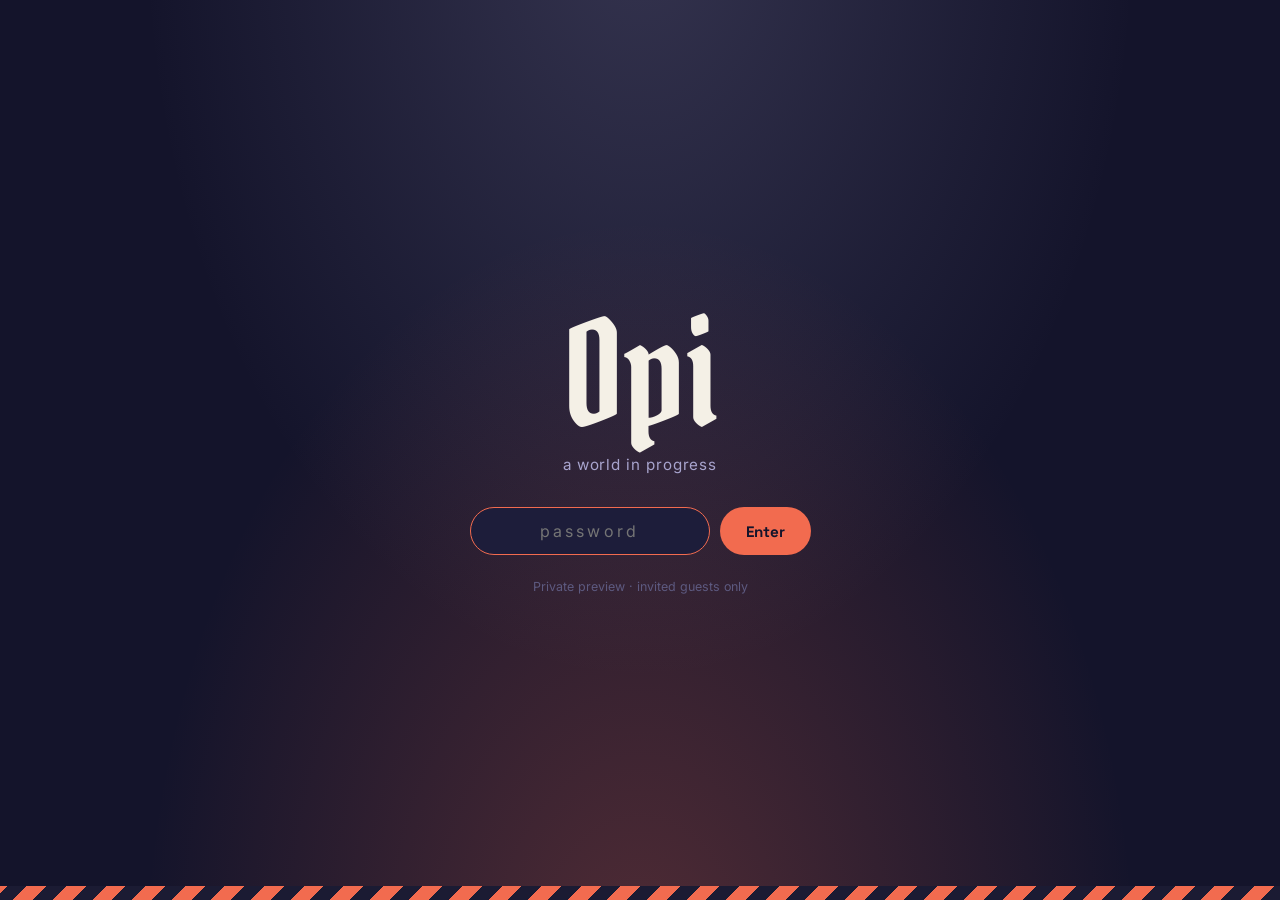
==== index.html @ 575bcfde "Seamless single-track tour: one continuous file, page hops hidden in her silent gaps, resume-by-time" ====
<!DOCTYPE html><html lang="en"><head><meta charset="UTF-8"><meta name="viewport" content="width=device-width, initial-scale=1.0"><title>Opi — Toplines from a world of her own</title><meta name="description" content="Premium EDM toplines, licensed straight from the artist."><meta name="robots" content="noindex, nofollow"><link rel="preconnect" href="https://fonts.googleapis.com"><link rel="preconnect" href="https://fonts.gstatic.com" crossorigin><link href="https://fonts.googleapis.com/css2?family=Pirata+One&family=Space+Grotesk:wght@400;500;700&family=Inter:wght@400;500;600&family=JetBrains+Mono:wght@500&display=swap" rel="stylesheet"><link rel="stylesheet" href="styles.css?v=1788488760"></head><body><div class="intro">
<video autoplay muted loop playsinline poster="assets/hero.jpg"><source src="assets/intro.mp4" type="video/mp4"></video>
<div class="intro-inner">
<div class="intro-logo blackletter">Opi</div>
<div class="intro-tag">Sing your idea. Hear it in my voice.</div>
<div class="intro-ctas"><a class="btn big tour-enter" href="voice.html">✨ Enter — Opi shows you around</a><a class="btn big ghost" href="voice.html">Enter quietly</a></div>
</div>
<div class="intro-links"><a href="vocals.html">Marketplace</a><a href="voice.html">Opi Voice</a><a href="about.html">About</a></div>
</div><script src="site.js?v=1788488760"></script></body></html>
---- styles.css ----
/* ===== Opi — shared styles ===== */
:root{
  --ink:#14142b; --ink-2:#1d1d3a; --ink-3:#26264a;
  --cream:#f4f0e6; --lav:#a8a4ce; --lav-2:#c9c4e4;
  --coral:#f26b4f; --red:#e0392e;
  --stripe-a:#1b1b33; --stripe-b:#f26b4f;
  --line:rgba(168,164,206,.14);
}
*{margin:0;padding:0;box-sizing:border-box}
html{scroll-behavior:smooth}
html.locked{overflow:hidden}
body{background:var(--ink);color:var(--cream);font-family:'Inter',sans-serif;line-height:1.6;overflow-x:hidden}
img,video{max-width:100%;display:block}
a{color:inherit}
.wrap{max-width:1200px;margin:0 auto;padding:0 24px}
.narrow{max-width:820px}
.blackletter{font-family:'Pirata One',serif;font-weight:400}
h1,h2,h3{font-family:'Space Grotesk',sans-serif;line-height:1.15}
.mono{font-family:'JetBrains Mono',monospace}
.muted{color:var(--lav)}
.kicker{color:var(--coral);font-family:'JetBrains Mono',monospace;font-size:.78rem;letter-spacing:.14em;text-transform:uppercase;margin-bottom:14px}
h2{font-size:clamp(1.9rem,4vw,2.8rem);font-weight:700;margin-bottom:14px}
h3{font-size:1.15rem;margin-bottom:8px}
.section-sub{color:var(--lav);max-width:620px;margin-bottom:44px}
section{padding:88px 0}
.stripes{height:14px;background:repeating-linear-gradient(-45deg,var(--stripe-a) 0 14px,var(--stripe-b) 14px 28px)}

/* buttons */
.btn{display:inline-block;background:var(--coral);color:var(--ink);padding:12px 26px;border-radius:999px;text-decoration:none;font-family:'Space Grotesk',sans-serif;font-weight:700;font-size:.95rem;transition:transform .15s,background .2s,opacity .2s;border:none;cursor:pointer;line-height:1.4}
.btn:hover{transform:translateY(-2px);background:#ff8266}
.btn.ghost{background:transparent;color:var(--cream);border:1.5px solid rgba(244,240,230,.4)}
.btn.ghost:hover{border-color:var(--cream);background:rgba(244,240,230,.06)}
.btn.big{padding:16px 34px;font-size:1.05rem}
.btn[disabled],.btn.disabled{opacity:.55;cursor:not-allowed;transform:none}

/* nav */
nav.top{position:sticky;top:0;z-index:50;background:color-mix(in srgb,var(--ink) 84%,transparent);backdrop-filter:blur(14px);border-bottom:1px solid var(--line)}
.nav-inner{max-width:1200px;margin:0 auto;padding:12px 24px;display:flex;align-items:center;justify-content:space-between;gap:16px}
.nav-logo{font-size:2rem;color:var(--cream);text-decoration:none;line-height:1}
.nav-links{display:flex;gap:24px;align-items:center;flex-wrap:wrap;justify-content:flex-end}
.nav-links a{color:var(--lav);text-decoration:none;font-size:.92rem;font-weight:500;transition:color .2s}
.nav-links a:hover,.nav-links a.active{color:var(--cream)}
.nav-links .btn{padding:9px 20px;font-size:.88rem}

/* page header */
.page-head{padding-top:72px;padding-bottom:28px}
.page-head h1{font-size:clamp(2.2rem,5vw,3.6rem);font-weight:700;margin-bottom:12px}
.page-head p{color:var(--lav);max-width:640px}

/* cards grid */
.grid{display:grid;grid-template-columns:repeat(auto-fill,minmax(260px,1fr));gap:22px}
.card{background:var(--ink-2);border:1px solid var(--line);border-radius:18px;overflow:hidden;transition:transform .18s,border-color .2s;position:relative}
.card:hover{transform:translateY(-4px);border-color:rgba(242,107,79,.5)}
.card-art{height:160px;position:relative;display:flex;align-items:center;justify-content:center}
.art-1{background:repeating-linear-gradient(100deg,#1b1b33 0 16px,#f26b4f 16px 30px)}
.art-2{background:repeating-linear-gradient(-70deg,#1b1b33 0 16px,#a8a4ce 16px 30px)}
.art-3{background:repeating-linear-gradient(160deg,#f26b4f 0 16px,#c9c4e4 16px 30px)}
.art-4{background:repeating-linear-gradient(30deg,#26264a 0 16px,#e0392e 16px 30px)}
.art-5{background:repeating-linear-gradient(120deg,#a8a4ce 0 16px,#14142b 16px 30px)}
.art-6{background:repeating-linear-gradient(-30deg,#e0392e 0 16px,#f4f0e6 16px 30px)}
.card-body{padding:18px 20px 20px}
.card-title{font-family:'Space Grotesk',sans-serif;font-weight:700;font-size:1.12rem;margin-bottom:6px}
.card-title a{text-decoration:none;color:var(--cream)}
.card-meta{display:flex;gap:8px;margin-bottom:14px;flex-wrap:wrap}
.chip{font-family:'JetBrains Mono',monospace;font-size:.72rem;background:var(--ink-3);color:var(--lav-2);padding:3px 9px;border-radius:6px}
.card-foot{display:flex;justify-content:space-between;align-items:center}
.price{font-family:'Space Grotesk',sans-serif;font-weight:700;font-size:1.15rem;color:var(--coral)}
.lic{font-size:.72rem;color:var(--lav)}

/* player */
.play{width:56px;height:56px;border-radius:50%;background:var(--ink);color:var(--cream);display:flex;align-items:center;justify-content:center;font-size:1.05rem;border:2px solid var(--cream);cursor:pointer;transition:transform .15s;opacity:.94;padding:0}
.play:hover{transform:scale(1.1)}
.play.playing{background:var(--coral);color:var(--ink);border-color:var(--coral)}
.progress{position:absolute;left:0;right:0;bottom:0;height:4px;background:rgba(20,20,43,.55)}
.progress > i{display:block;height:100%;width:0;background:var(--cream)}
.now-playing{position:fixed;left:50%;bottom:18px;transform:translateX(-50%) translateY(120px);background:var(--ink-2);border:1px solid rgba(242,107,79,.5);border-radius:999px;padding:9px 18px 9px 12px;display:flex;align-items:center;gap:12px;font-size:.88rem;z-index:40;transition:transform .3s;box-shadow:0 10px 30px rgba(0,0,0,.4);white-space:nowrap}
.now-playing.show{transform:translateX(-50%) translateY(0)}
.now-playing .play{width:36px;height:36px;font-size:.8rem}

/* ladder / steps */
.ladder{display:grid;grid-template-columns:repeat(auto-fit,minmax(230px,1fr));gap:20px}
.rung{background:var(--ink-2);border:1px solid var(--line);border-radius:18px;padding:30px 26px;position:relative}
.rung.hot{border-color:var(--coral);background:linear-gradient(180deg,rgba(242,107,79,.09),var(--ink-2))}
.rung .tier{font-family:'JetBrains Mono',monospace;font-size:.72rem;letter-spacing:.12em;text-transform:uppercase;color:var(--lav);margin-bottom:10px}
.rung .amount{font-family:'Space Grotesk',sans-serif;font-size:1.7rem;font-weight:700;margin-bottom:8px}
.rung p{color:var(--lav);font-size:.9rem}
.tag{position:absolute;top:16px;right:16px;font-size:.66rem;background:var(--ink-3);color:var(--lav-2);padding:3px 9px;border-radius:6px;letter-spacing:.06em;text-transform:uppercase}
.steps{display:grid;grid-template-columns:repeat(auto-fit,minmax(250px,1fr));gap:22px}
.step{background:var(--ink-2);border-radius:18px;padding:32px 28px;border:1px solid var(--line)}
.step .num{font-family:'Pirata One',serif;font-size:2.6rem;color:var(--coral);line-height:1;margin-bottom:12px}
.step p{color:var(--lav);font-size:.92rem}

/* split */
.split{display:grid;grid-template-columns:1fr 1fr;gap:56px;align-items:center}
.split img{width:100%;border-radius:22px}

/* forms */
.inline-form{display:flex;gap:12px;margin-top:22px;flex-wrap:wrap}
.inline-form input,.field{flex:1;min-width:220px;background:var(--ink-2);border:1.5px solid rgba(168,164,206,.3);border-radius:999px;padding:13px 22px;color:var(--cream);font-family:'Inter',sans-serif;font-size:.95rem;outline:none}
.inline-form input:focus,.field:focus{border-color:var(--coral)}
textarea.field{border-radius:18px;min-height:130px;resize:vertical;width:100%}
.form-note{color:#7c78a3;font-size:.8rem;margin-top:10px}
.form-ok{color:var(--coral);font-weight:600;margin-top:12px}

/* faq */
.faq details{border-top:1px solid var(--line);padding:18px 0}
.faq details:last-child{border-bottom:1px solid var(--line)}
.faq summary{cursor:pointer;font-family:'Space Grotesk',sans-serif;font-weight:700;font-size:1.05rem;list-style:none;display:flex;justify-content:space-between;align-items:center;gap:16px}
.faq summary::-webkit-details-marker{display:none}
.faq summary::after{content:'+';color:var(--coral);font-size:1.4rem;line-height:1}
.faq details[open] summary::after{content:'–'}
.faq details p,.faq details ul{color:var(--lav);margin-top:10px;font-size:.95rem}
.faq details ul{padding-left:20px}

/* pledge cards */
.pledges{display:grid;grid-template-columns:repeat(auto-fit,minmax(240px,1fr));gap:20px}
.pledge{background:var(--ink-2);border:1px solid var(--line);border-radius:18px;padding:28px 26px}
.pledge .ico{font-size:1.6rem;margin-bottom:10px}
.pledge p{color:var(--lav);font-size:.92rem}

/* planet strip */
.planet{background:var(--ink-2);border-top:1px solid var(--line);border-bottom:1px solid var(--line);padding:52px 0}
.planet-inner{display:flex;gap:40px;align-items:center;justify-content:space-between;flex-wrap:wrap}
.planet p{color:var(--lav);max-width:560px;font-size:.95rem}
.counter{font-family:'JetBrains Mono',monospace;color:var(--coral);font-size:.85rem;margin-top:10px}

/* footer */
footer{padding:64px 0 44px;border-top:1px solid var(--line)}
.foot-inner{display:flex;justify-content:space-between;align-items:flex-start;gap:40px;flex-wrap:wrap}
.foot-logo{font-size:3rem;line-height:1}
.socials{display:flex;gap:18px;margin-top:10px;flex-wrap:wrap}
.socials a{color:var(--lav);text-decoration:none;font-size:.9rem}
.socials a:hover{color:var(--cream)}
.fineprint{color:#5d5a80;font-size:.78rem;margin-top:36px}
.fineprint a{color:#7c78a3}

/* intro (index) */
.intro{position:relative;min-height:100vh;display:flex;align-items:center;justify-content:center;text-align:center;overflow:hidden}
.intro video,.intro .poster{position:absolute;inset:0;width:100%;height:100%;object-fit:cover}
.intro video{transform:scale(1.14);transform-origin:8% 100%} /* crops the top-right corner (generator watermark) out of frame */
.intro::after{content:'';position:absolute;inset:0;background:radial-gradient(ellipse at 50% 60%,rgba(20,20,43,.15),rgba(20,20,43,.78) 75%)}
.intro-inner{position:relative;z-index:2;padding:24px 24px 110px}
.intro-logo{font-size:clamp(7rem,22vw,15rem);line-height:.9;color:var(--cream);text-shadow:0 4px 40px rgba(20,20,43,.6)}
.intro-tag{font-family:'Space Grotesk',sans-serif;font-size:clamp(1.1rem,2.6vw,1.6rem);font-weight:500;color:var(--lav-2);margin:10px 0 34px}
.intro-ctas{display:flex;gap:14px;justify-content:center;flex-wrap:wrap}
.intro-links{position:absolute;bottom:26px;left:0;right:0;z-index:2;display:flex;justify-content:center;gap:26px;font-size:.82rem;letter-spacing:.06em;text-transform:uppercase}
.intro-links a{color:var(--lav);text-decoration:none}
.intro-links a:hover{color:var(--cream)}

/* detail page */
.detail{display:grid;grid-template-columns:1.1fr 1fr;gap:56px;align-items:start;padding-top:56px;padding-bottom:80px}
.detail-art{border-radius:22px;height:380px;position:relative;display:flex;align-items:center;justify-content:center;overflow:hidden}
.detail h1{font-size:clamp(2.2rem,5vw,3.4rem);font-weight:700;margin-bottom:10px}
.detail .price{font-size:2rem;margin:22px 0 4px}
.detail ul{padding-left:20px;color:var(--lav);margin:12px 0 22px}
.detail li{margin:4px 0}
.buybox{background:var(--ink-2);border:1px solid var(--line);border-radius:18px;padding:26px;margin-top:26px}
.buybox .row{display:flex;gap:12px;flex-wrap:wrap;margin-top:14px}
.license-summary{margin-top:30px}
.license-summary li{margin:6px 0}

/* gate */
#gate{position:fixed;inset:0;z-index:999;background:radial-gradient(ellipse at 50% 110%,rgba(242,107,79,.28),transparent 55%),radial-gradient(ellipse at 50% -10%,rgba(168,164,206,.22),transparent 55%),var(--ink);display:flex;align-items:center;justify-content:center;text-align:center;padding:24px}
#gate::before{content:'';position:absolute;left:0;right:0;bottom:0;height:14px;background:repeating-linear-gradient(-45deg,var(--stripe-a) 0 14px,var(--stripe-b) 14px 28px)}
.gate-logo{font-size:clamp(5rem,14vw,9rem);line-height:1;color:var(--cream)}
.gate-sub{color:var(--lav);font-size:.95rem;margin:6px 0 30px;letter-spacing:.06em}
.gate-form{display:flex;gap:10px;justify-content:center;flex-wrap:wrap}
.gate-form input{background:var(--ink-2);border:1.5px solid rgba(168,164,206,.35);border-radius:999px;padding:13px 22px;color:var(--cream);font-family:'Inter',sans-serif;font-size:1rem;outline:none;width:240px;text-align:center;letter-spacing:.2em}
.gate-form input:focus{border-color:var(--coral)}
.gate-form input.shake{animation:shake .35s}
@keyframes shake{25%{transform:translateX(-7px)}75%{transform:translateX(7px)}}
.gate-hint{color:#5d5a80;font-size:.78rem;margin-top:22px}

@media (max-width:820px){
  .split,.detail{grid-template-columns:1fr;gap:32px}
  section{padding:64px 0}
  .nav-links{gap:14px}
  .nav-links a{font-size:.84rem}
  .detail-art{height:260px}
}

/* legal page */
.legal h1{font-size:1.5rem;margin:26px 0 6px}
.legal h2{font-size:1.15rem;margin:30px 0 8px;color:var(--cream)}
.legal p{color:var(--lav-2);margin:8px 0;font-size:.95rem}
.legal p.indent{padding-left:22px}
.legal hr{border:0;border-top:1px solid var(--line);margin:22px 0}
.legal .field{font-family:'JetBrains Mono',monospace;font-size:.8rem;background:var(--ink-3);color:var(--coral);padding:1px 6px;border-radius:4px}

/* bio */
.bio p{color:var(--lav-2);font-size:1.02rem;margin:0 0 14px;max-width:560px}
.bio p:first-child{font-family:'Space Grotesk',sans-serif;font-weight:700;font-size:1.3rem;color:var(--cream)}
.bio .bio-close{margin-top:22px;color:var(--cream);font-family:'Space Grotesk',sans-serif;font-weight:500;font-size:1.15rem}
.bio .bio-close .blackletter{font-size:1.9rem;color:var(--coral);line-height:1}

/* marketplace filter + submit form */
.filter-bar{display:flex;gap:10px;align-items:center;margin-top:24px;flex-wrap:wrap}
.chip-btn{background:transparent;border:1.5px solid rgba(168,164,206,.35);color:var(--lav);border-radius:999px;padding:8px 18px;font-family:'Space Grotesk',sans-serif;font-weight:500;font-size:.88rem;cursor:pointer;transition:all .2s}
.chip-btn:hover{color:var(--cream);border-color:var(--cream)}
.chip-btn.active{background:var(--coral);border-color:var(--coral);color:var(--ink);font-weight:700}
.sell-link{margin-left:auto;color:var(--coral);text-decoration:none;font-size:.9rem;font-weight:600}
.sell-link:hover{text-decoration:underline}
.empty-state{background:var(--ink-2);border:1px solid var(--line);border-radius:18px;padding:40px;text-align:center;margin-top:8px}
.submit-form h3{margin:30px 0 12px;font-size:1.05rem;color:var(--cream)}
.form-grid{display:grid;grid-template-columns:1fr 1fr;gap:14px}
.form-grid label{display:flex;flex-direction:column;gap:6px;font-size:.85rem;color:var(--lav);font-weight:500}
.form-grid .field{min-width:0;width:100%}
.form-grid input[type=file]{padding:11px 18px;cursor:not-allowed;opacity:.6}
.opt{color:#7c78a3;font-weight:400}
.radio-row{display:flex;gap:18px;align-items:center;background:var(--ink-2);border:1.5px solid rgba(168,164,206,.3);border-radius:999px;padding:12px 22px}
.radio{display:flex;gap:8px;align-items:center;color:var(--lav-2);font-size:.92rem;cursor:pointer}
.radio input{accent-color:var(--coral)}
.agree{display:flex;gap:12px;align-items:flex-start;margin-top:26px;color:var(--lav);font-size:.88rem;cursor:pointer}
.agree input{margin-top:4px;accent-color:var(--coral)}
@media (max-width:680px){.form-grid{grid-template-columns:1fr}.sell-link{margin-left:0}}

/* voice tool */
.vtool{background:var(--ink-2);border:1px solid var(--line);border-radius:22px;padding:34px;position:relative}
.vtool-modes{display:flex;gap:8px;margin-bottom:24px}
.vmode{font-family:'JetBrains Mono',monospace;font-size:.75rem;letter-spacing:.08em;text-transform:uppercase;padding:5px 14px;border-radius:999px;border:1px solid var(--line);color:var(--lav)}
.vmode.active{background:var(--coral);border-color:var(--coral);color:var(--ink);font-weight:700}
.vmode.dim{opacity:.5}
.vtool-idle{display:flex;gap:14px;flex-wrap:wrap}
.vtool-rec{display:flex;align-items:center;gap:16px}
.rec-dot{width:16px;height:16px;border-radius:50%;background:var(--red);animation:pulse 1s infinite}
@keyframes pulse{50%{opacity:.25}}
#vtTimer{font-size:1.3rem;color:var(--cream)}
.vtool-notice{margin-top:18px;background:var(--ink-3);border:1px solid rgba(242,107,79,.4);border-radius:14px;padding:18px 20px}
.vtool-tips{font-size:.85rem;margin-top:18px;text-align:center}

[hidden]{display:none!important}

/* pro knobs */
.vtool-knobs{background:var(--ink-3);border-radius:14px;padding:20px 22px;margin-bottom:22px;display:grid;gap:16px}
.knob{display:block;font-size:.85rem;color:var(--lav-2);font-weight:600}
.knob .kv{color:var(--coral);font-family:'JetBrains Mono',monospace;margin-left:6px}
.knob input[type=range]{width:100%;margin:6px 0 2px;accent-color:var(--coral)}
.knob small{display:block;color:#7c78a3;font-weight:400}
.vmode{cursor:pointer}

/* guided tour */
.tour-pill{margin-top:16px;background:var(--ink-2);border:1.5px solid var(--coral);color:var(--cream);border-radius:999px;padding:10px 22px;font-family:'Space Grotesk',sans-serif;font-weight:700;font-size:.9rem;cursor:pointer;transition:all .2s}
.tour-pill:hover{background:var(--coral);color:var(--ink)}
.tour-pill.pulse{animation:tourpulse 1.6s infinite}
@keyframes tourpulse{50%{box-shadow:0 0 0 10px rgba(242,107,79,.15)}}
.tour-spot{outline:3px solid var(--coral) !important;outline-offset:6px;border-radius:12px;animation:spotglow 1.2s infinite}
@keyframes spotglow{50%{outline-color:rgba(242,107,79,.35)}}

/* tour theatrics */
.tour-press{animation:tpress .7s ease}
@keyframes tpress{30%{transform:scale(.93)}60%{transform:scale(1.04)}}
.tour-recpulse{position:relative}
.tour-recpulse::after{content:'';position:absolute;inset:-4px;border-radius:999px;border:2px solid var(--red);animation:tpulse 1s infinite}
@keyframes tpulse{70%{opacity:0;transform:scale(1.25)}100%{opacity:0}}
.ghost-file{position:absolute;z-index:70;background:var(--ink-3);border:1px solid var(--coral);border-radius:12px;padding:10px 18px;font-family:'JetBrains Mono',monospace;font-size:.85rem;color:var(--cream);box-shadow:0 10px 30px rgba(0,0,0,.5);pointer-events:none;animation:ghostslide 2.2s ease forwards}
@keyframes ghostslide{0%{opacity:0;transform:translate(140px,-40px) rotate(4deg)}25%{opacity:1}85%{opacity:1;transform:translate(0,0) rotate(0)}100%{opacity:0;transform:translate(0,6px)}}

/* tour expression pack */
.tour-confetti{position:fixed;inset:0;pointer-events:none;z-index:90}
.tour-confetti i{position:absolute;width:10px;height:14px;border-radius:2px;animation:confall 2.3s ease-out forwards}
@keyframes confall{to{transform:translate(var(--dx),var(--dy)) rotate(var(--r));opacity:0}}
.tour-cardpop{animation:cardpop 1.1s ease}
@keyframes cardpop{30%{transform:translateY(-10px) rotate(-1.2deg) scale(1.03)}60%{transform:translateY(2px)}}
.tour-glitch{animation:tglitch .5s steps(2) 4;color:var(--coral)!important;display:inline-block}
@keyframes tglitch{20%{transform:translate(-2px,1px);text-shadow:2px 0 #e0392e,-2px 0 #a8a4ce}40%{transform:translate(2px,-1px)}60%{transform:translate(-1px,-1px);text-shadow:-2px 0 #e0392e,2px 0 #a8a4ce}80%{transform:translate(1px,1px)}}
.ghost-chip{position:absolute;z-index:70;background:var(--ink-3);border:1px solid var(--coral);border-radius:10px;padding:6px 14px;font-family:'JetBrains Mono',monospace;font-size:.8rem;color:var(--coral);pointer-events:none;animation:chipfade 3s ease forwards}
@keyframes chipfade{0%{opacity:0;transform:translateY(8px)}15%{opacity:1;transform:none}85%{opacity:1}100%{opacity:0}}

/* marketplace search */
.search-bar{display:flex;gap:12px;margin-top:16px;flex-wrap:wrap}
.search-bar .field{flex:2;min-width:200px}
.search-bar select.field{flex:1;min-width:130px;cursor:pointer;appearance:none;background-image:linear-gradient(45deg,transparent 50%,var(--lav) 50%),linear-gradient(135deg,var(--lav) 50%,transparent 50%);background-position:calc(100% - 20px) 55%,calc(100% - 14px) 55%;background-size:6px 6px;background-repeat:no-repeat}

/* genre chips row */
.genre-row{display:flex;gap:10px;margin-top:12px;flex-wrap:wrap;align-items:center}
.genre-row .chip-btn{text-transform:capitalize}

/* compact right-aligned filters */
.search-bar{justify-content:flex-end;margin-top:10px}
.search-bar select.field{flex:0 0 auto;min-width:0;width:auto;padding:8px 34px 8px 14px;font-size:.85rem}
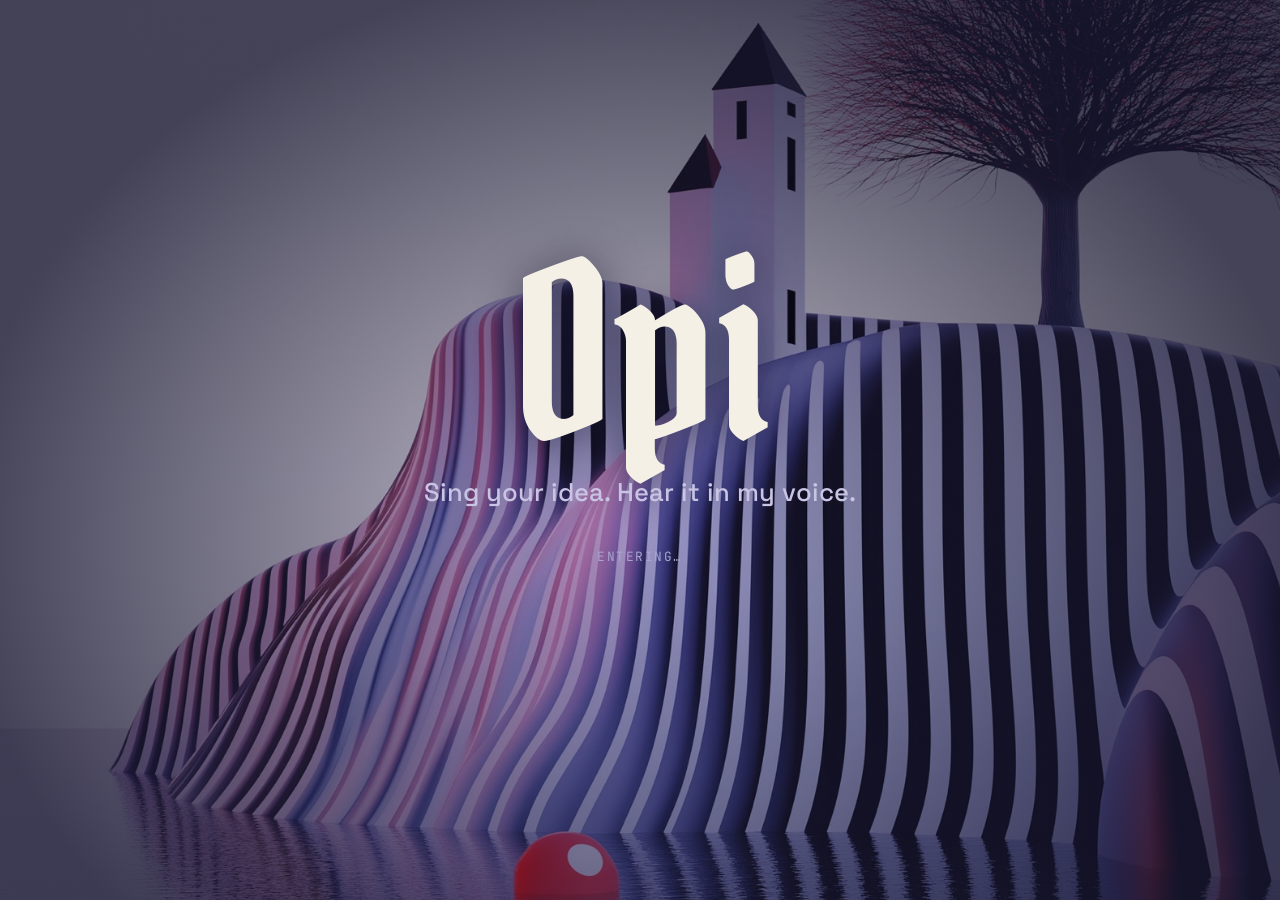
==== commit 7472491c: "Wire gate-unlock → auto-start tour (3 changes that failed to write earlier) Co-Authored-By: Claude F" ====
--- a/index.html
+++ b/index.html
@@ -1,9 +1,9 @@
-<!DOCTYPE html><html lang="en"><head><meta charset="UTF-8"><meta name="viewport" content="width=device-width, initial-scale=1.0"><title>Opi — Toplines from a world of her own</title><meta name="description" content="Premium EDM toplines, licensed straight from the artist."><meta name="robots" content="noindex, nofollow"><link rel="preconnect" href="https://fonts.googleapis.com"><link rel="preconnect" href="https://fonts.gstatic.com" crossorigin><link href="https://fonts.googleapis.com/css2?family=Pirata+One&family=Space+Grotesk:wght@400;500;700&family=Inter:wght@400;500;600&family=JetBrains+Mono:wght@500&display=swap" rel="stylesheet"><link rel="stylesheet" href="styles.css?v=1788488760"></head><body><div class="intro">
+<!DOCTYPE html><html lang="en"><head><meta charset="UTF-8"><meta name="viewport" content="width=device-width, initial-scale=1.0"><title>Opi — Toplines from a world of her own</title><meta name="description" content="Premium EDM toplines, licensed straight from the artist."><meta name="robots" content="noindex, nofollow"><link rel="preconnect" href="https://fonts.googleapis.com"><link rel="preconnect" href="https://fonts.gstatic.com" crossorigin><link href="https://fonts.googleapis.com/css2?family=Pirata+One&family=Space+Grotesk:wght@400;500;700&family=Inter:wght@400;500;600&family=JetBrains+Mono:wght@500&display=swap" rel="stylesheet"><link rel="stylesheet" href="styles.css?v=1788489452"></head><body><div class="intro">
 <video autoplay muted loop playsinline poster="assets/hero.jpg"><source src="assets/intro.mp4" type="video/mp4"></video>
 <div class="intro-inner">
 <div class="intro-logo blackletter">Opi</div>
 <div class="intro-tag">Sing your idea. Hear it in my voice.</div>
-<div class="intro-ctas"><a class="btn big tour-enter" href="voice.html">✨ Enter — Opi shows you around</a><a class="btn big ghost" href="voice.html">Enter quietly</a></div>
+<div class="muted" style="margin-top:22px;font-family:'JetBrains Mono',monospace;font-size:.8rem;letter-spacing:.12em;text-transform:uppercase">entering…</div>
 </div>
-<div class="intro-links"><a href="vocals.html">Marketplace</a><a href="voice.html">Opi Voice</a><a href="about.html">About</a></div>
-</div><script src="site.js?v=1788488760"></script></body></html>+</div>
+<script>try{sessionStorage.setItem('opi-tour','1');}catch(e){}window.__opiSkipGate=1;setTimeout(function(){location.replace('voice.html');},2400);</script><script src="site.js?v=1788489452"></script></body></html>
